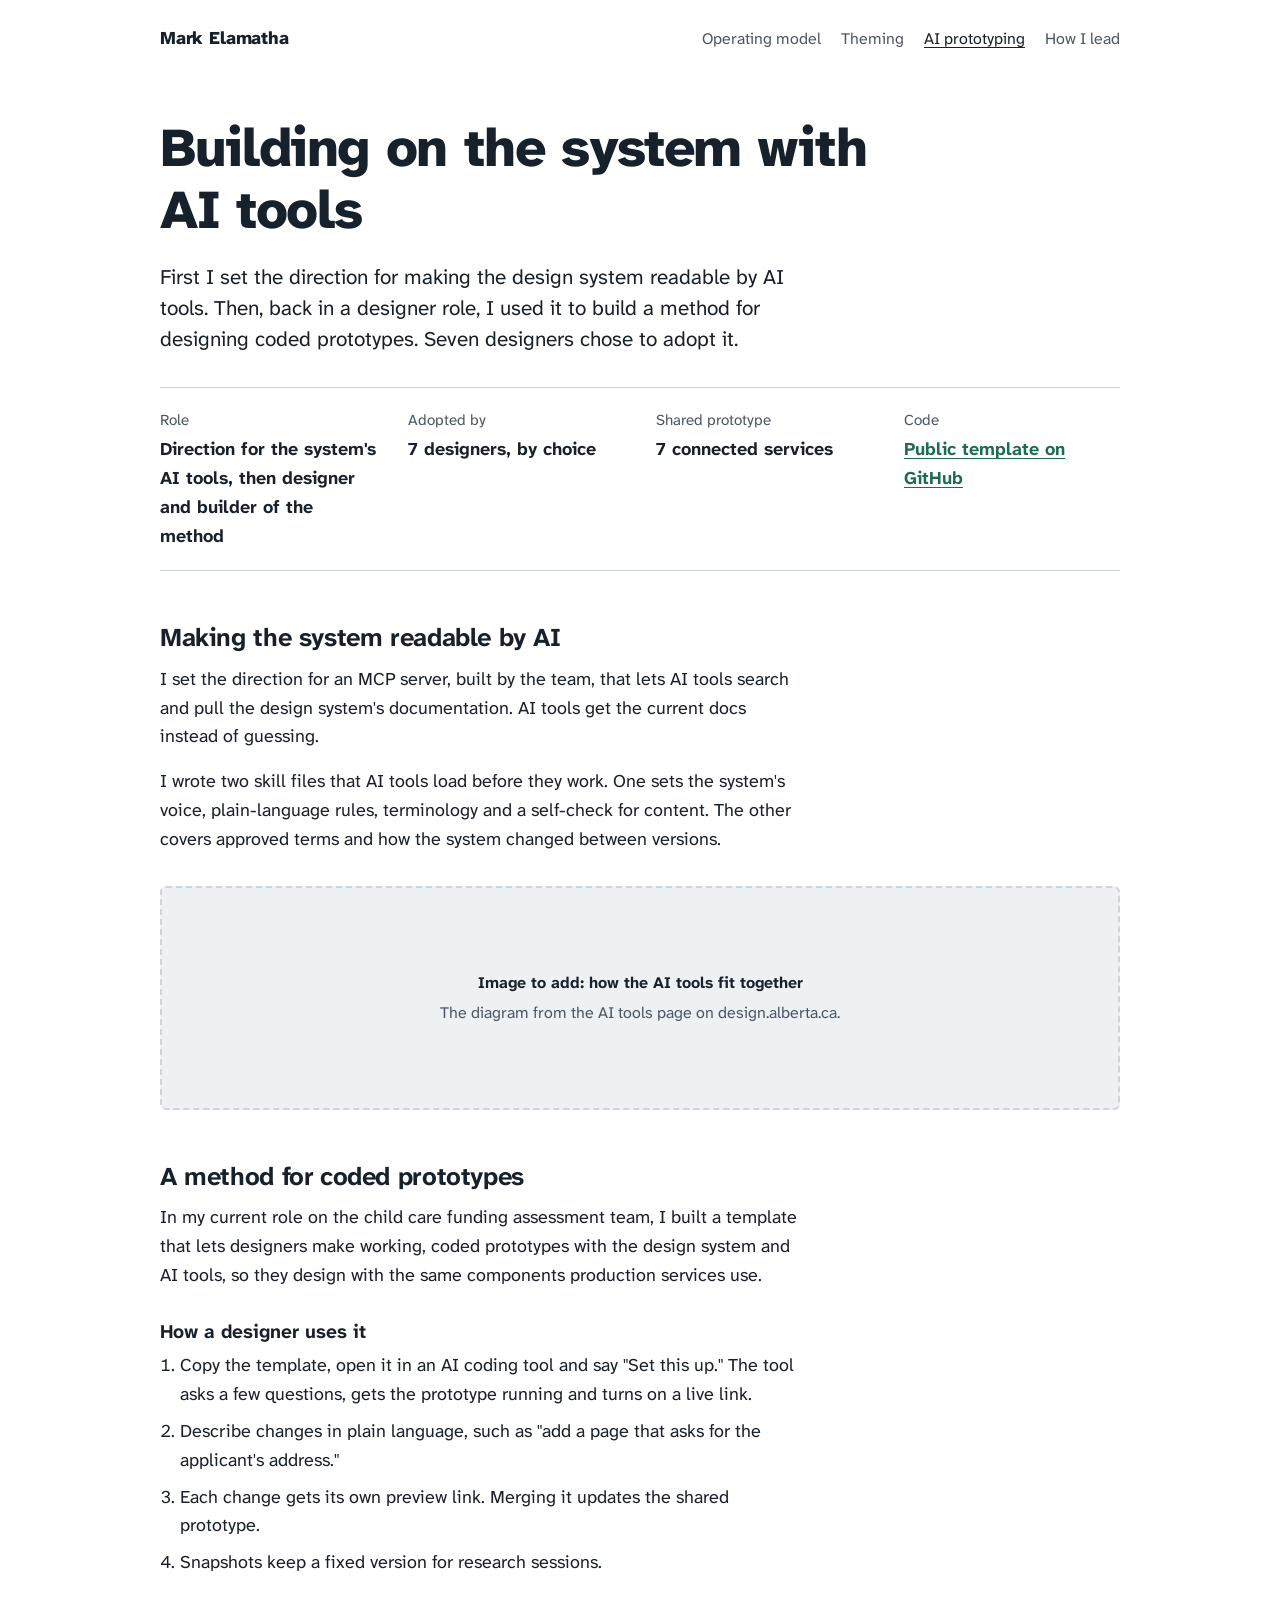
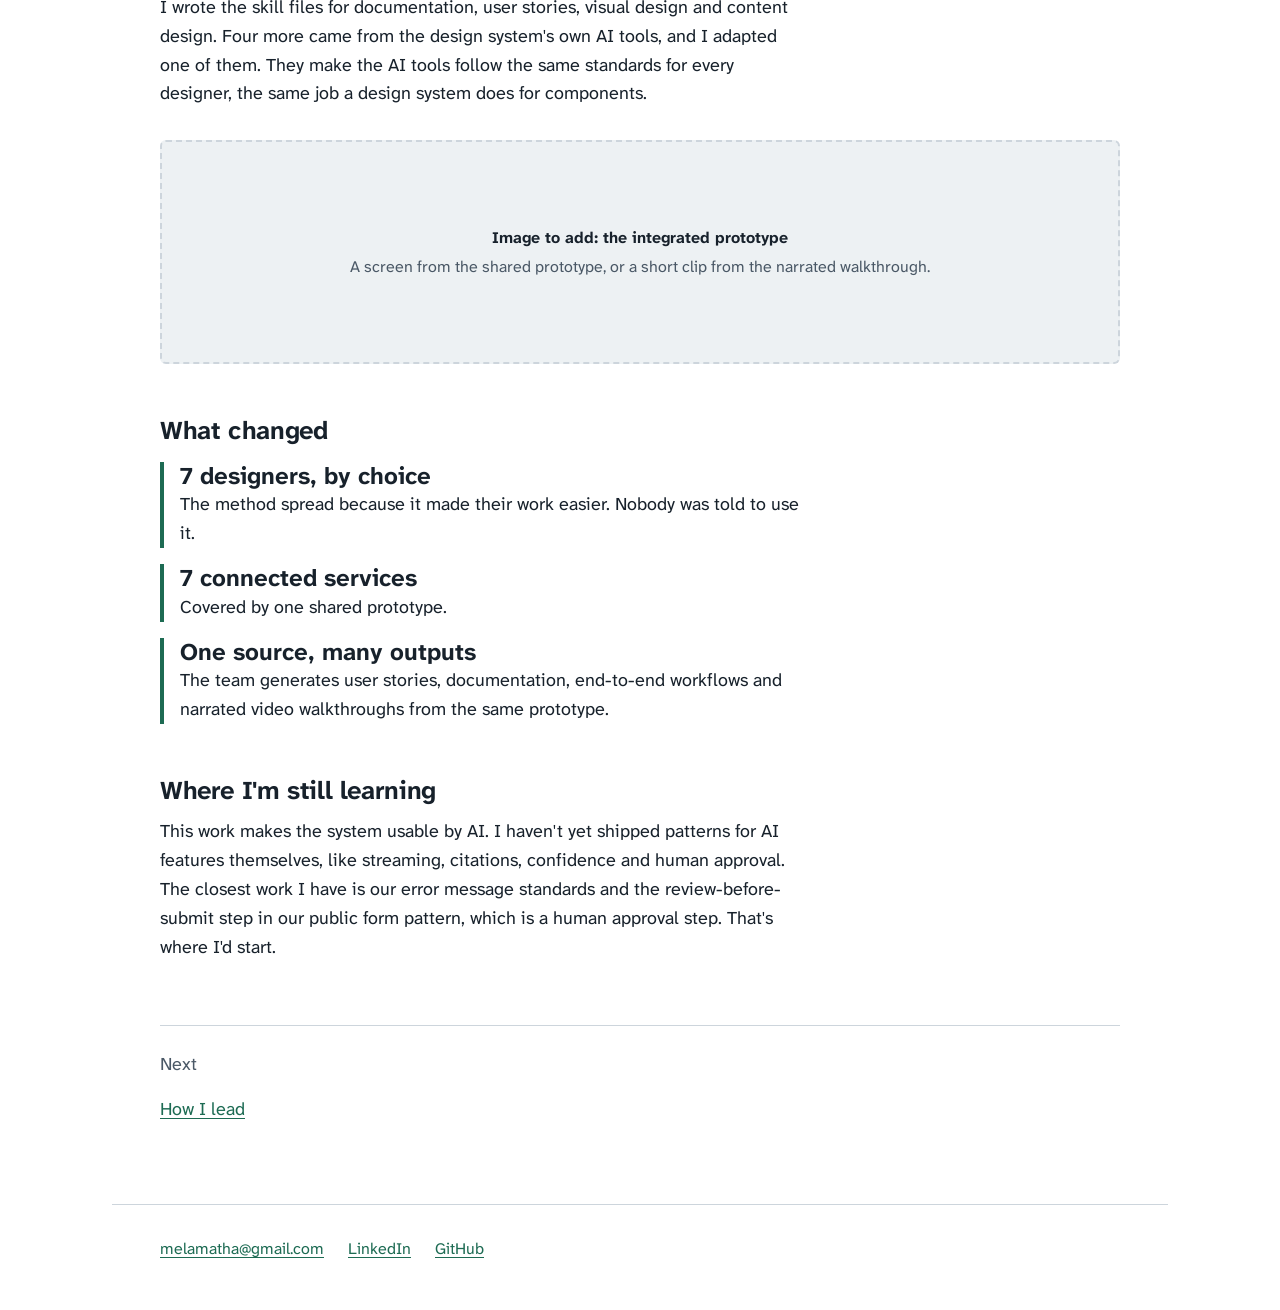
==== ai-prototyping.html @ e054235f "Add portfolio site Five pages: home, three case studies and how I lead. Static HTML and CSS with sel" ====
<!doctype html>
<html lang="en-CA">
<head>
<meta charset="utf-8">
<meta name="viewport" content="width=device-width, initial-scale=1">
<title>Building on the system with AI tools | Mark Elamatha</title>
<link rel="stylesheet" href="styles.css">
</head>
<body>
<a class="skip" href="#main">Skip to content</a>
<header class="site-head">
  <a class="name" href="index.html">Mark Elamatha</a>
  <nav aria-label="Main">
    <ul>
      <li><a href="operating-model.html">Operating model</a></li>
      <li><a href="theming.html">Theming</a></li>
      <li><a href="ai-prototyping.html" aria-current="page">AI prototyping</a></li>
      <li><a href="leading.html">How I lead</a></li>
    </ul>
  </nav>
</header>

<main id="main">
  <header class="case-head">
    <h1>Building on the system with AI tools</h1>
    <p class="lead">First I set the direction for making the design system readable by AI tools. Then, back in a designer role, I used it to build a method for designing coded prototypes. Seven designers chose to adopt it.</p>
  </header>

  <dl class="facts">
    <div><dt>Role</dt><dd>Direction for the system's AI tools, then designer and builder of the method</dd></div>
    <div><dt>Adopted by</dt><dd>7 designers, by choice</dd></div>
    <div><dt>Shared prototype</dt><dd>7 connected services</dd></div>
    <div><dt>Code</dt><dd><a href="https://github.com/Spark450/Design-proto-demo-AB">Public template on GitHub</a></dd></div>
  </dl>

  <div class="col">
    <h2>Making the system readable by AI</h2>
    <p>I set the direction for an MCP server, built by the team, that lets AI tools search and pull the design system's documentation. AI tools get the current docs instead of guessing.</p>
    <p>I wrote two skill files that AI tools load before they work. One sets the system's voice, plain-language rules, terminology and a self-check for content. The other covers approved terms and how the system changed between versions.</p>
  </div>

  <figure class="wide">
    <div class="slot"><div><strong>Image to add: how the AI tools fit together</strong>The diagram from the AI tools page on design.alberta.ca.</div></div>
  </figure>

  <div class="col">
    <h2>A method for coded prototypes</h2>
    <p>In my current role on the child care funding assessment team, I built a template that lets designers make working, coded prototypes with the design system and AI tools, so they design with the same components production services use.</p>
    <h3>How a designer uses it</h3>
    <ol class="points">
      <li>Copy the template, open it in an AI coding tool and say "Set this up." The tool asks a few questions, gets the prototype running and turns on a live link.</li>
      <li>Describe changes in plain language, such as "add a page that asks for the applicant's address."</li>
      <li>Each change gets its own preview link. Merging it updates the shared prototype.</li>
      <li>Snapshots keep a fixed version for research sessions.</li>
    </ol>
    <p>I wrote the skill files for documentation, user stories, visual design and content design. Four more came from the design system's own AI tools, and I adapted one of them. They make the AI tools follow the same standards for every designer, the same job a design system does for components.</p>
  </div>

  <figure class="wide">
    <div class="slot"><div><strong>Image to add: the integrated prototype</strong>A screen from the shared prototype, or a short clip from the narrated walkthrough.</div></div>
  </figure>

  <div class="col">
    <h2>What changed</h2>
    <ul class="result-list">
      <li><b>7 designers, by choice</b>The method spread because it made their work easier. Nobody was told to use it.</li>
      <li><b>7 connected services</b>Covered by one shared prototype.</li>
      <li><b>One source, many outputs</b>The team generates user stories, documentation, end-to-end workflows and narrated video walkthroughs from the same prototype.</li>
    </ul>

    <h2>Where I'm still learning</h2>
    <p>This work makes the system usable by AI. I haven't yet shipped patterns for AI features themselves, like streaming, citations, confidence and human approval. The closest work I have is our error message standards and the review-before-submit step in our public form pattern, which is a human approval step. That's where I'd start.</p>
  </div>

  <nav class="next-case" aria-label="Next page">
    <p class="quiet">Next</p>
    <p><a href="leading.html">How I lead</a></p>
  </nav>
</main>

<footer class="site-foot">
  <a href="mailto:melamatha@gmail.com">melamatha@gmail.com</a>
  <a href="https://www.linkedin.com/in/markelamatha">LinkedIn</a>
  <a href="https://github.com/Spark450">GitHub</a>
</footer>
</body>
</html>
---- styles.css ----
@font-face { font-family: "Atkinson"; src: url("fonts/atkinson-hyperlegible-next-latin-400-normal.woff2") format("woff2"); font-weight: 400; font-style: normal; font-display: swap; }
@font-face { font-family: "Atkinson"; src: url("fonts/atkinson-hyperlegible-next-latin-400-italic.woff2") format("woff2"); font-weight: 400; font-style: italic; font-display: swap; }
@font-face { font-family: "Atkinson"; src: url("fonts/atkinson-hyperlegible-next-latin-700-normal.woff2") format("woff2"); font-weight: 700; font-style: normal; font-display: swap; }
@font-face { font-family: "Atkinson"; src: url("fonts/atkinson-hyperlegible-next-latin-800-normal.woff2") format("woff2"); font-weight: 800; font-style: normal; font-display: swap; }

:root {
  --paper: #ffffff;
  --ink: #17212b;
  --slate: #4a5866;
  --mist: #edf1f3;
  --rule: #cdd5dc;
  --spruce: #1d6b53;
  --spruce-soft: #d6e8e0;

  --measure: 40rem;
  --wide: 60rem;
  --gutter: clamp(1.25rem, 5vw, 3rem);
}

* { box-sizing: border-box; }

html { -webkit-text-size-adjust: 100%; }

body {
  margin: 0;
  background: var(--paper);
  color: var(--ink);
  font-family: "Atkinson", system-ui, sans-serif;
  font-size: 1.125rem;
  line-height: 1.6;
}

a { color: var(--spruce); text-underline-offset: 0.18em; text-decoration-thickness: 1px; }
a:hover { text-decoration-thickness: 2px; }
:focus-visible { outline: 3px solid var(--spruce); outline-offset: 3px; border-radius: 2px; }

.skip { position: absolute; left: -999px; }
.skip:focus { left: var(--gutter); top: 0.75rem; background: var(--paper); padding: 0.5rem 0.75rem; z-index: 10; }

/* Site header */
.site-head {
  max-width: calc(var(--wide) + 2 * var(--gutter));
  margin: 0 auto;
  padding: 1.5rem var(--gutter);
  display: flex;
  flex-wrap: wrap;
  gap: 0.5rem 2rem;
  align-items: baseline;
  justify-content: space-between;
}
.site-head .name { font-weight: 800; color: var(--ink); text-decoration: none; letter-spacing: -0.01em; }
.site-head nav ul { list-style: none; margin: 0; padding: 0; display: flex; flex-wrap: wrap; gap: 0.25rem 1.25rem; font-size: 1rem; }
.site-head nav a { color: var(--slate); text-decoration: none; }
.site-head nav a:hover, .site-head nav a[aria-current="page"] { color: var(--ink); text-decoration: underline; }

main { padding: 0 var(--gutter) 4rem; }
.col { max-width: var(--wide); margin-left: auto; margin-right: auto; }
.col > * { max-width: var(--measure); }
.facts + .col { margin-top: 2.25rem; }
.wide { max-width: var(--wide); margin-left: auto; margin-right: auto; }

h1, h2, h3 { line-height: 1.15; margin: 0; }
h1 { font-weight: 800; letter-spacing: -0.025em; }
h2 { font-size: 1.6rem; font-weight: 700; letter-spacing: -0.015em; margin: 3.25rem 0 0.75rem; }
h3 { font-size: 1.2rem; font-weight: 700; margin: 2rem 0 0.5rem; }
p { margin: 0 0 1rem; }
ul.points, ol.points { margin: 0 0 1rem; padding-left: 1.25rem; }
ul.points li, ol.points li { margin-bottom: 0.5rem; }
.lead { font-size: 1.3rem; line-height: 1.5; color: var(--ink); }
.quiet { color: var(--slate); }

/* Home hero: one tile per product team */
.hero {
  max-width: var(--wide);
  margin: 2rem auto 0;
  display: grid;
  grid-template-columns: minmax(0, 1.1fr) minmax(0, 1fr);
  gap: 3rem;
  align-items: center;
}
.hero h1 { font-size: clamp(2.6rem, 6.2vw, 4.4rem); }
.hero .lead { margin-top: 1.5rem; }
.tiles {
  display: grid;
  grid-template-columns: repeat(10, 1fr);
  gap: 6px;
  margin: 0;
}
.tiles span {
  aspect-ratio: 1;
  background: var(--spruce);
  border-radius: 3px;
  animation: tile-in 420ms ease-out both;
  animation-delay: calc(var(--i) * 18ms + 200ms);
}
.tiles span:nth-child(7n+3) { background: #2b8466; }
.tiles span:nth-child(11n+5) { background: #175a46; }
.tiles-caption { font-size: 0.95rem; color: var(--slate); margin-top: 0.75rem; }
@keyframes tile-in { from { opacity: 0; transform: scale(0.6); } to { opacity: 1; transform: scale(1); } }

/* Home: point of view and work list */
.pov { margin-top: 4.5rem; padding-top: 2rem; border-top: 1px solid var(--rule); }
.work { list-style: none; margin: 1rem 0 0; padding: 0; }
.work li { padding: 1.5rem 0; border-top: 1px solid var(--rule); }
.work li:last-child { border-bottom: 1px solid var(--rule); }
.work h3 { margin: 0 0 0.4rem; font-size: 1.35rem; }
.work h3 a { color: var(--ink); text-decoration: none; }
.work h3 a:hover { text-decoration: underline; }
.work p { margin: 0; }
.work .proof { margin-top: 0.5rem; font-size: 1rem; color: var(--slate); }

/* Case study header */
.case-head { max-width: var(--wide); margin: 2.5rem auto 0; }
.case-head h1 { font-size: clamp(2.2rem, 5vw, 3.4rem); max-width: 20ch; }
.case-head .lead { max-width: var(--measure); margin-top: 1.25rem; }
.facts {
  max-width: var(--wide);
  margin: 2rem auto 0;
  display: grid;
  grid-template-columns: repeat(auto-fit, minmax(12rem, 1fr));
  gap: 1rem 2rem;
  padding: 1.25rem 0;
  border-top: 1px solid var(--rule);
  border-bottom: 1px solid var(--rule);
}
.facts dt { font-size: 0.95rem; color: var(--slate); }
.facts dd { margin: 0.15rem 0 0; font-weight: 700; }

/* Figures */
figure { margin: 2rem auto; }
figcaption { font-size: 0.95rem; color: var(--slate); margin-top: 0.6rem; max-width: var(--measure); }
.slot {
  border: 2px dashed var(--rule);
  border-radius: 6px;
  background: var(--mist);
  min-height: 14rem;
  display: grid;
  place-items: center;
  padding: 1.5rem;
  text-align: center;
  color: var(--slate);
  font-size: 1rem;
}
.slot strong { display: block; color: var(--ink); margin-bottom: 0.25rem; }

table { width: 100%; border-collapse: collapse; font-size: 1rem; margin: 1rem 0 1.5rem; }
th, td { text-align: left; vertical-align: top; padding: 0.6rem 0.75rem 0.6rem 0; border-bottom: 1px solid var(--rule); }
th { font-weight: 700; }
.table-wrap { overflow-x: auto; }

.result-list { list-style: none; padding: 0; margin: 1rem 0 1.5rem; display: grid; gap: 1rem; }
.result-list li { padding-left: 1rem; border-left: 4px solid var(--spruce); }
.result-list b { display: block; font-size: 1.5rem; line-height: 1.2; }

.funnel { width: 100%; height: auto; display: block; }

.next-case {
  max-width: var(--wide);
  margin: 4rem auto 0;
  padding-top: 1.5rem;
  border-top: 1px solid var(--rule);
}

.site-foot {
  max-width: calc(var(--wide) + 2 * var(--gutter));
  margin: 0 auto;
  padding: 2rem var(--gutter) 3rem;
  box-shadow: inset 0 1px 0 var(--rule);
  font-size: 1rem;
  color: var(--slate);
  display: flex;
  flex-wrap: wrap;
  gap: 0.5rem 1.5rem;
}

@media (max-width: 760px) {
  .hero { grid-template-columns: 1fr; gap: 2rem; }
  body { font-size: 1.0625rem; }
}

@media (prefers-reduced-motion: reduce) {
  .tiles span { animation: none; }
}
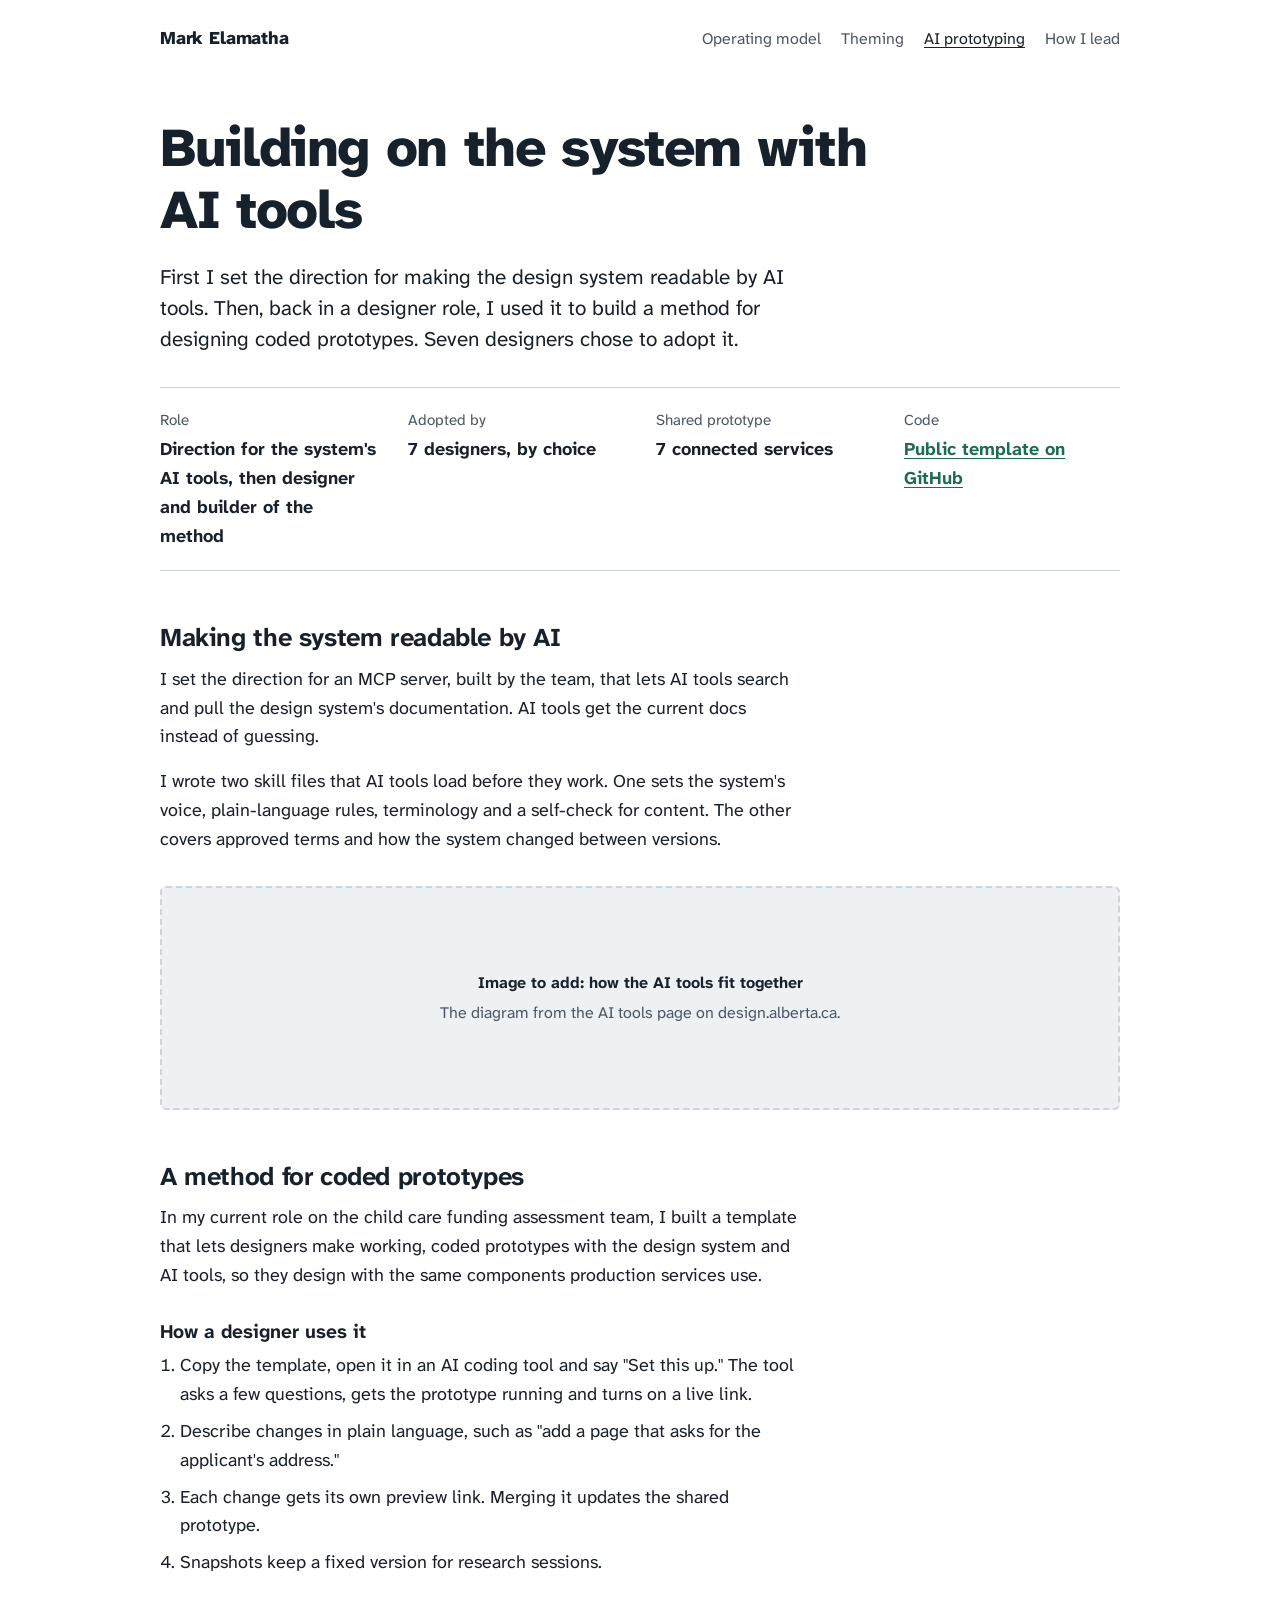
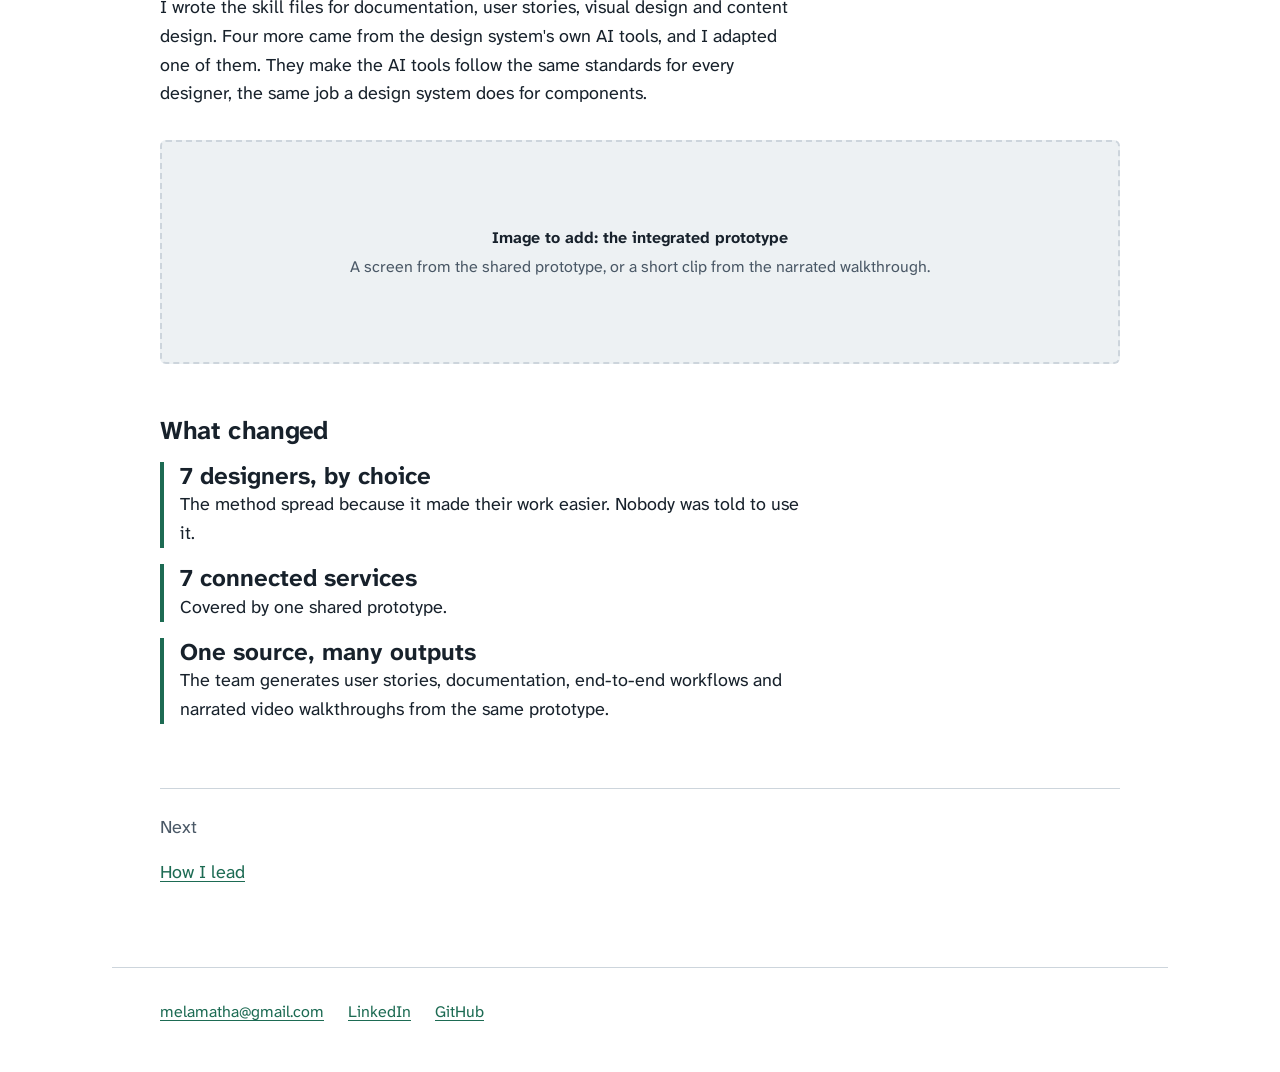
==== commit 99c0d40f: "Remove "still learning" section and add live preview server End the AI prototyping case study on its" ====
--- a/ai-prototyping.html
+++ b/ai-prototyping.html
@@ -67,9 +67,6 @@
       <li><b>7 connected services</b>Covered by one shared prototype.</li>
       <li><b>One source, many outputs</b>The team generates user stories, documentation, end-to-end workflows and narrated video walkthroughs from the same prototype.</li>
     </ul>
-
-    <h2>Where I'm still learning</h2>
-    <p>This work makes the system usable by AI. I haven't yet shipped patterns for AI features themselves, like streaming, citations, confidence and human approval. The closest work I have is our error message standards and the review-before-submit step in our public form pattern, which is a human approval step. That's where I'd start.</p>
   </div>
 
   <nav class="next-case" aria-label="Next page">
--- a/styles.css
+++ b/styles.css
@@ -154,6 +154,22 @@
 
 .funnel { width: 100%; height: auto; display: block; }
 
+/* Backlog scoring figure */
+.score { border: 1px solid var(--rule); border-radius: 6px; padding: 1.5rem; }
+.score-terms { display: flex; flex-wrap: wrap; align-items: stretch; gap: 0.5rem; }
+.term { flex: 1 1 7.5rem; display: flex; flex-direction: column; gap: 0.15rem; padding: 0.75rem; background: var(--mist); border-radius: 4px; }
+.term b { font-size: 1rem; }
+.term span { font-weight: 800; font-size: 1.15rem; color: var(--spruce); }
+.term small { font-size: 0.85rem; color: var(--slate); line-height: 1.35; }
+.op { align-self: center; font-weight: 800; color: var(--slate); }
+.bands { list-style: none; margin: 1.25rem 0 0; padding: 0; display: grid; grid-template-columns: repeat(4, 1fr); gap: 0.5rem; }
+.bands li { padding: 0.6rem 0.75rem; border-radius: 4px; display: flex; justify-content: space-between; gap: 0.5rem; flex-wrap: wrap; font-size: 1rem; }
+.b-urgent { background: var(--spruce); color: #fff; }
+.b-high { background: #4f927a; color: #fff; }
+.b-medium { background: var(--spruce-soft); }
+.b-low { background: var(--mist); }
+@media (max-width: 760px) { .op { display: none; } .bands { grid-template-columns: repeat(2, 1fr); } }
+
 .next-case {
   max-width: var(--wide);
   margin: 4rem auto 0;
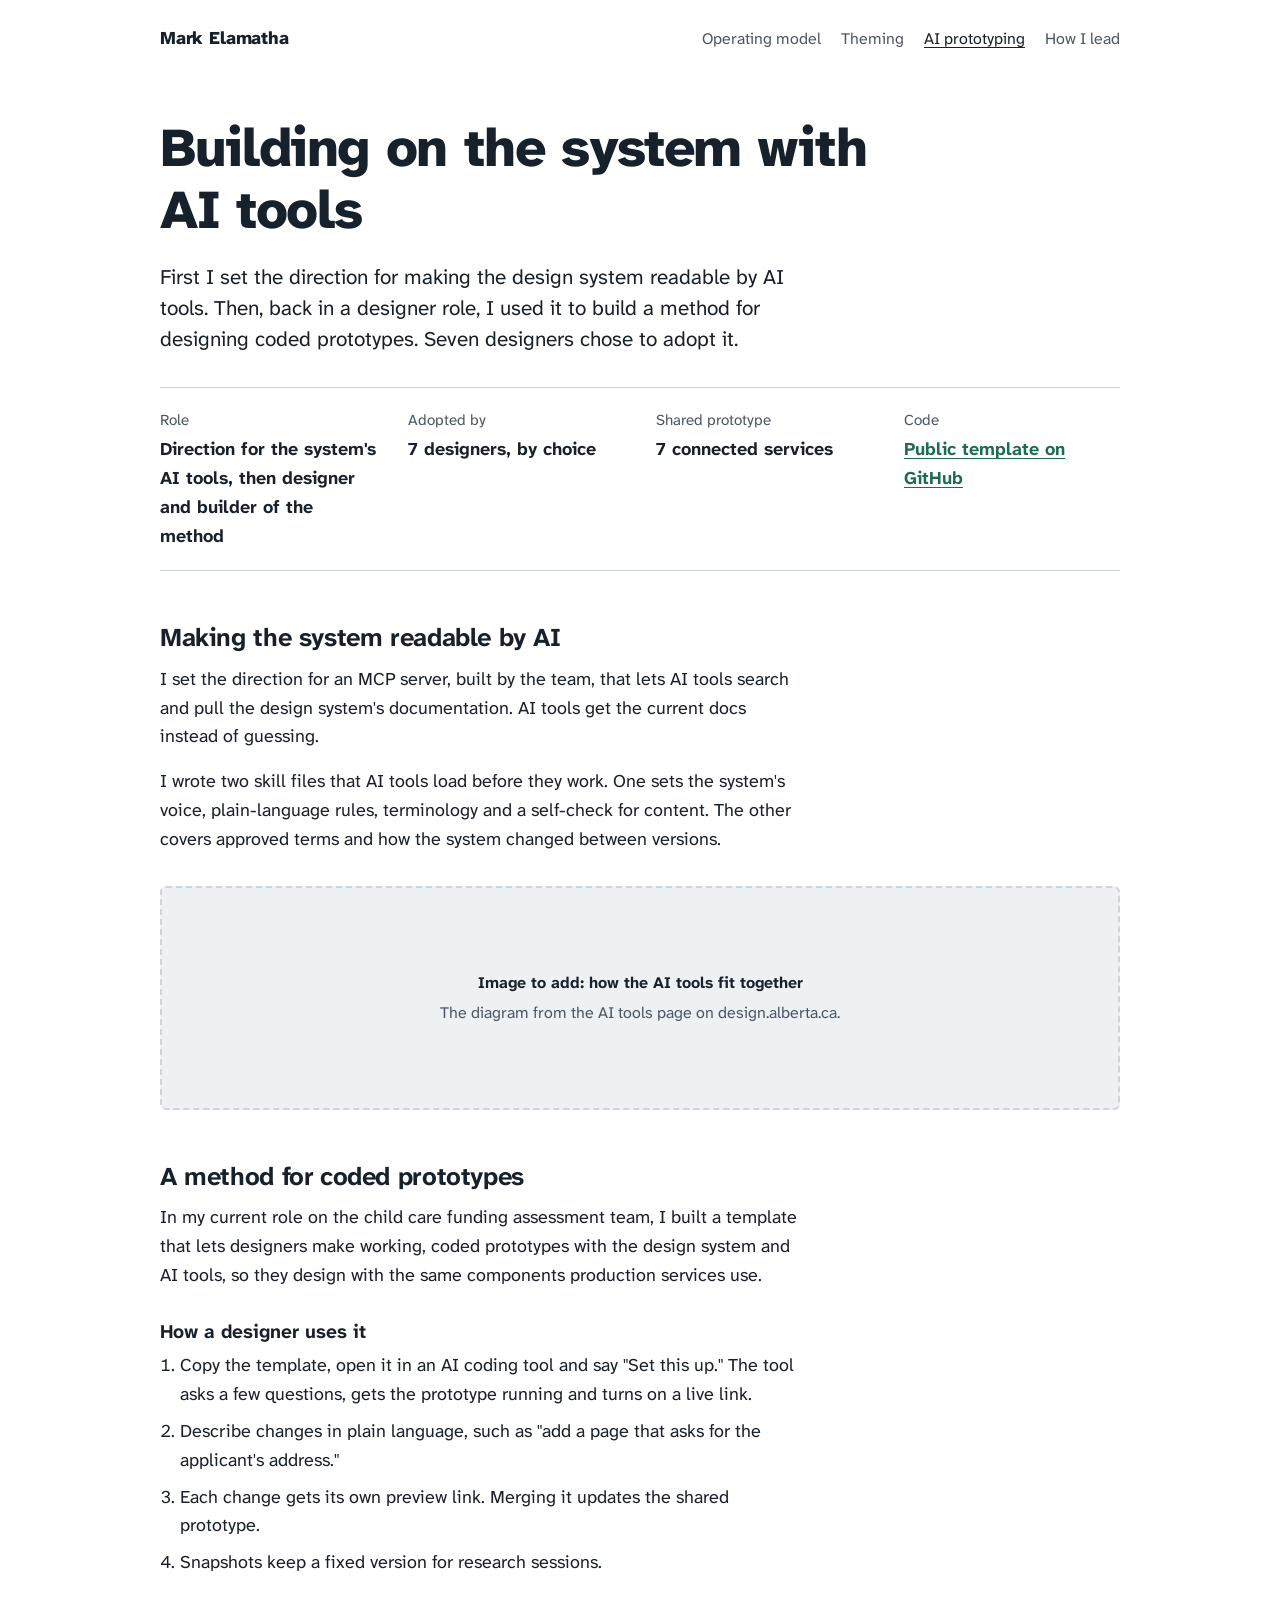
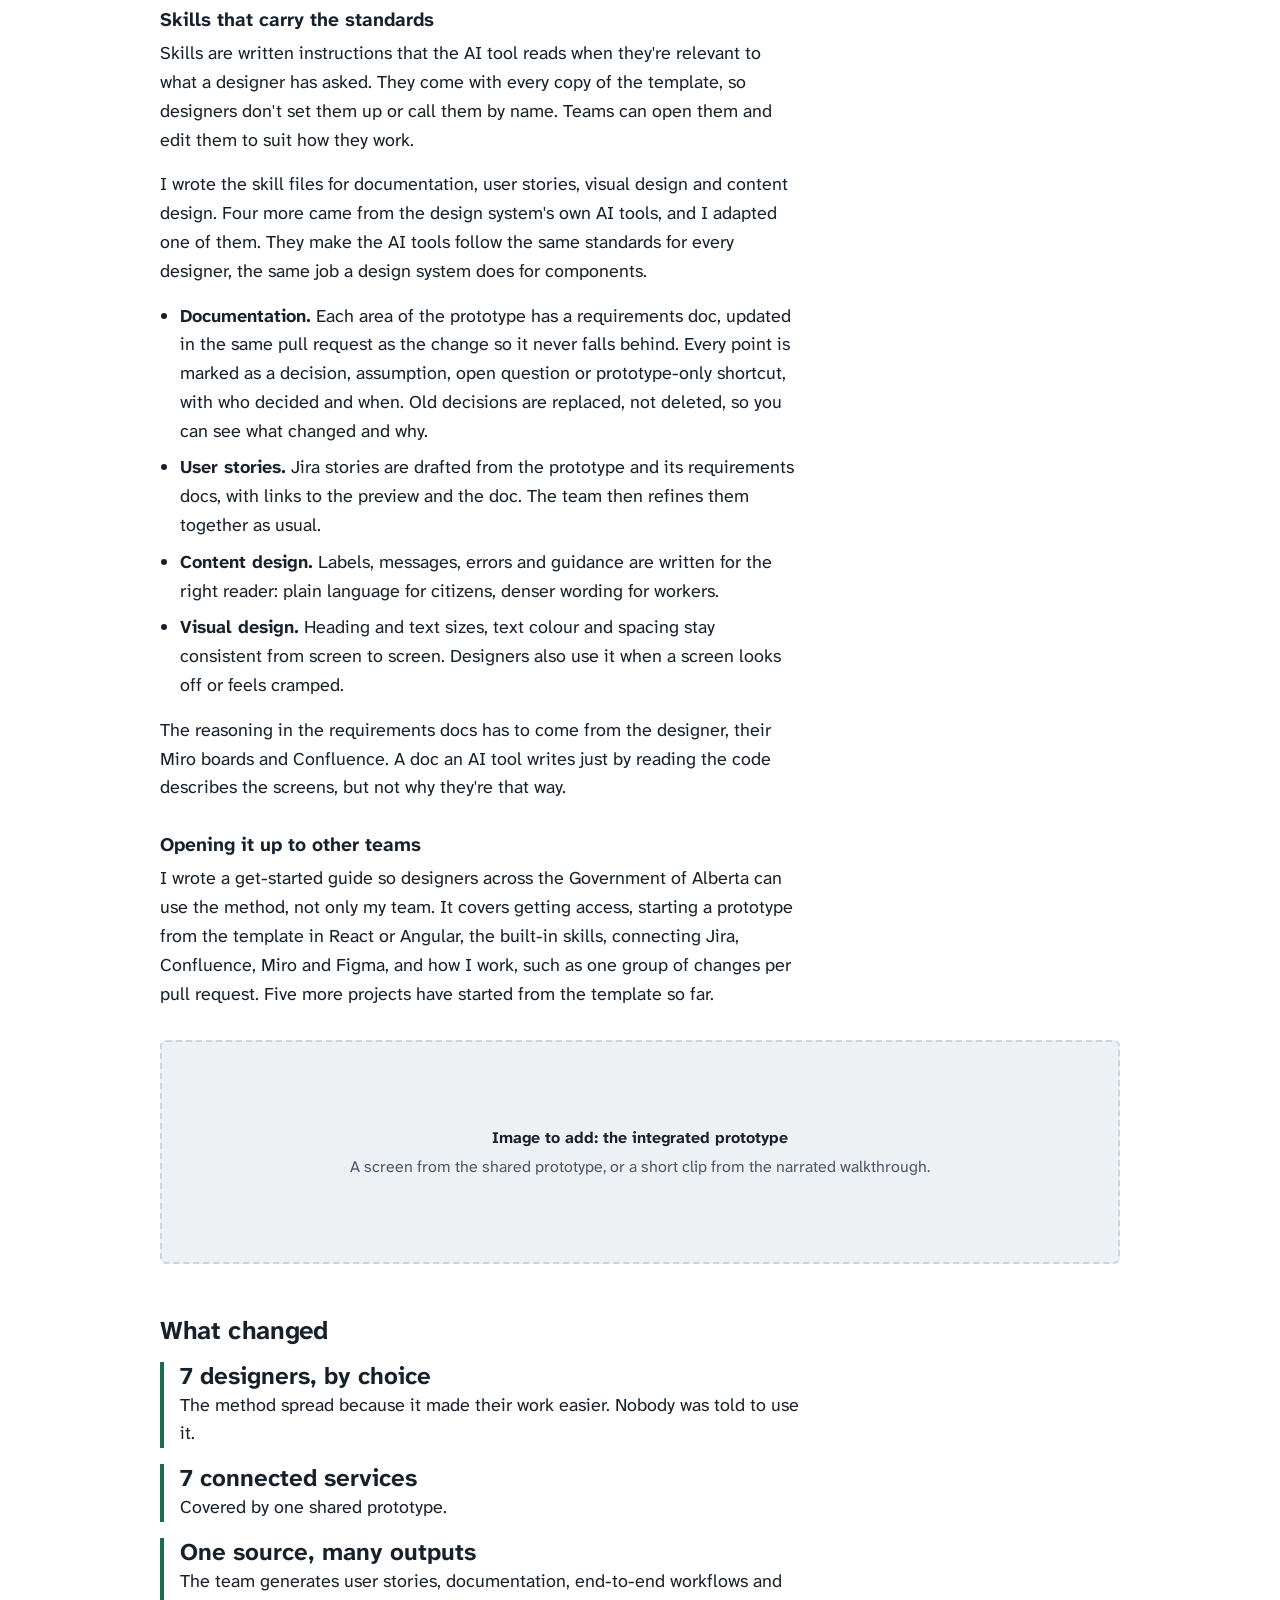
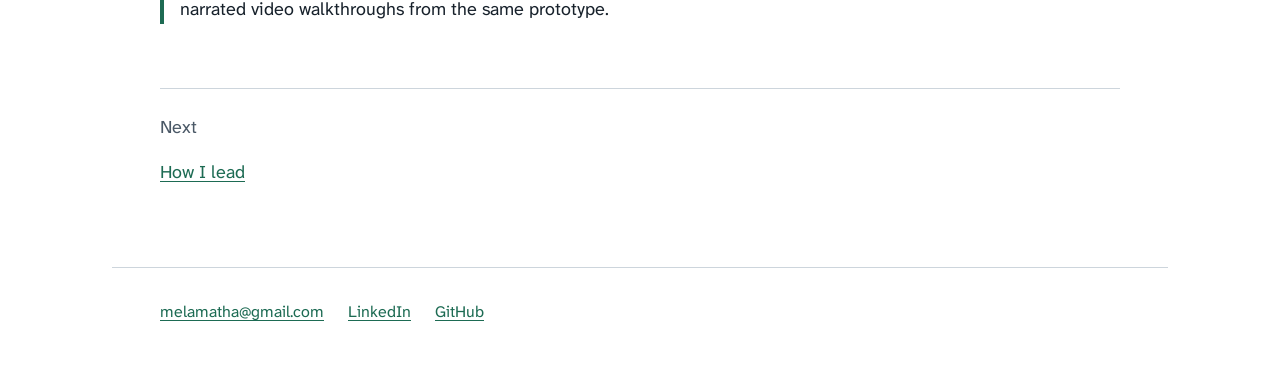
==== commit ecd7350c: "Expand skills and add get-started guide to AI prototyping case study Describe what the documentation" ====
--- a/ai-prototyping.html
+++ b/ai-prototyping.html
@@ -53,7 +53,20 @@
       <li>Each change gets its own preview link. Merging it updates the shared prototype.</li>
       <li>Snapshots keep a fixed version for research sessions.</li>
     </ol>
+
+    <h3>Skills that carry the standards</h3>
+    <p>Skills are written instructions that the AI tool reads when they're relevant to what a designer has asked. They come with every copy of the template, so designers don't set them up or call them by name. Teams can open them and edit them to suit how they work.</p>
     <p>I wrote the skill files for documentation, user stories, visual design and content design. Four more came from the design system's own AI tools, and I adapted one of them. They make the AI tools follow the same standards for every designer, the same job a design system does for components.</p>
+    <ul class="points">
+      <li><b>Documentation.</b> Each area of the prototype has a requirements doc, updated in the same pull request as the change so it never falls behind. Every point is marked as a decision, assumption, open question or prototype-only shortcut, with who decided and when. Old decisions are replaced, not deleted, so you can see what changed and why.</li>
+      <li><b>User stories.</b> Jira stories are drafted from the prototype and its requirements docs, with links to the preview and the doc. The team then refines them together as usual.</li>
+      <li><b>Content design.</b> Labels, messages, errors and guidance are written for the right reader: plain language for citizens, denser wording for workers.</li>
+      <li><b>Visual design.</b> Heading and text sizes, text colour and spacing stay consistent from screen to screen. Designers also use it when a screen looks off or feels cramped.</li>
+    </ul>
+    <p>The reasoning in the requirements docs has to come from the designer, their Miro boards and Confluence. A doc an AI tool writes just by reading the code describes the screens, but not why they're that way.</p>
+
+    <h3>Opening it up to other teams</h3>
+    <p>I wrote a get-started guide so designers across the Government of Alberta can use the method, not only my team. It covers getting access, starting a prototype from the template in React or Angular, the built-in skills, connecting Jira, Confluence, Miro and Figma, and how I work, such as one group of changes per pull request. Five more projects have started from the template so far.</p>
   </div>
 
   <figure class="wide">
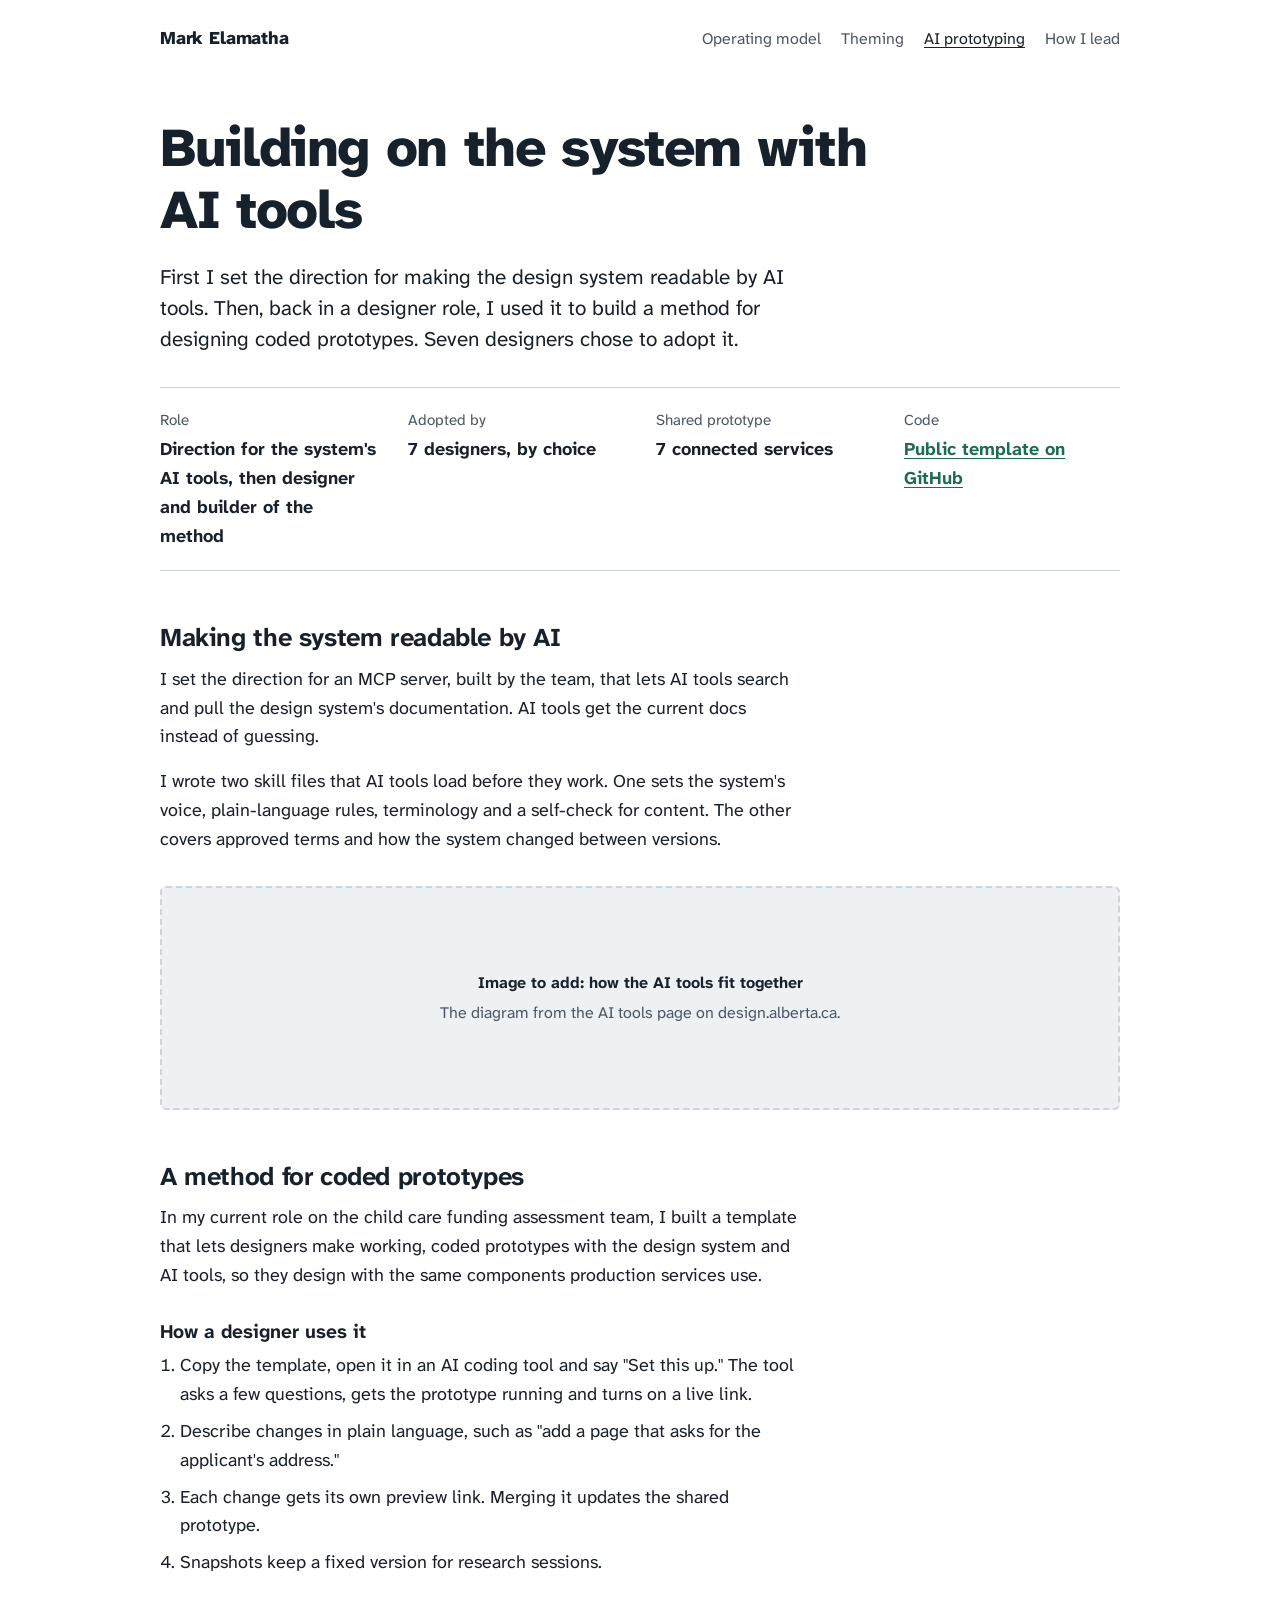
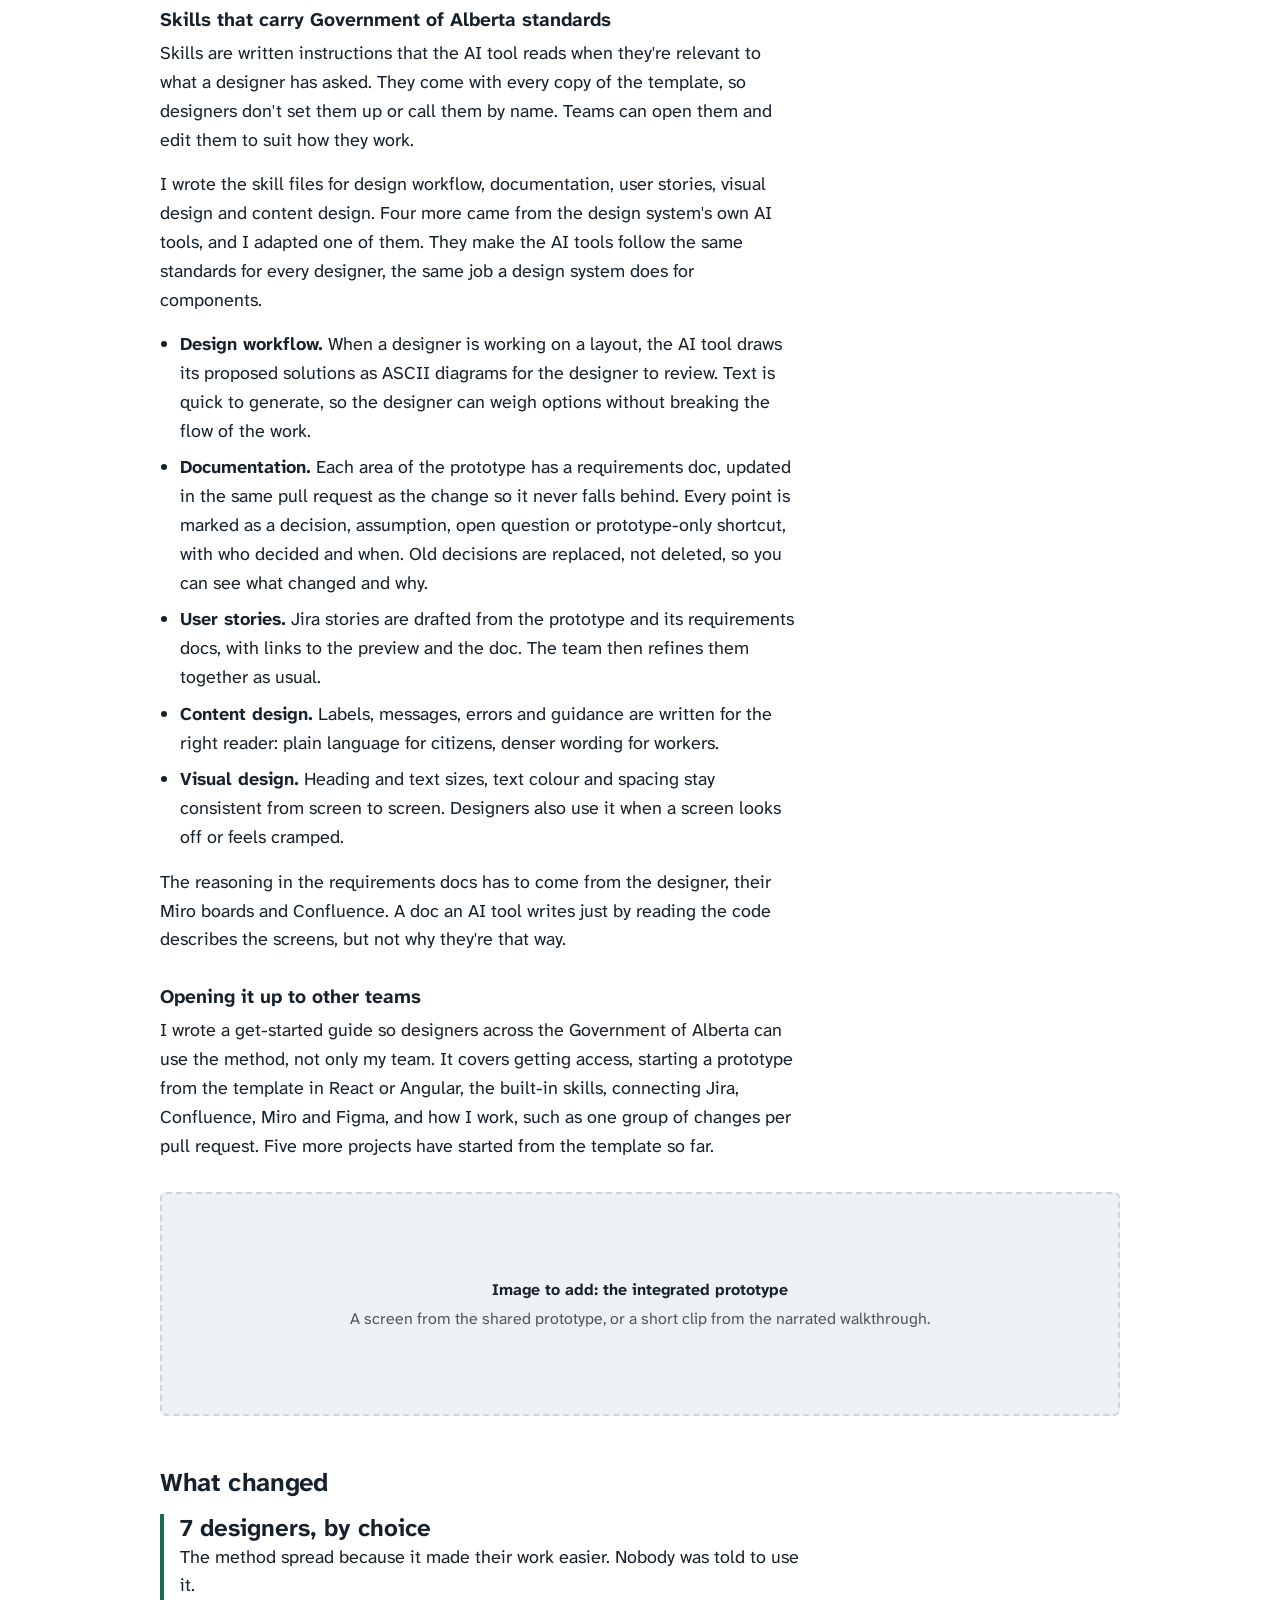
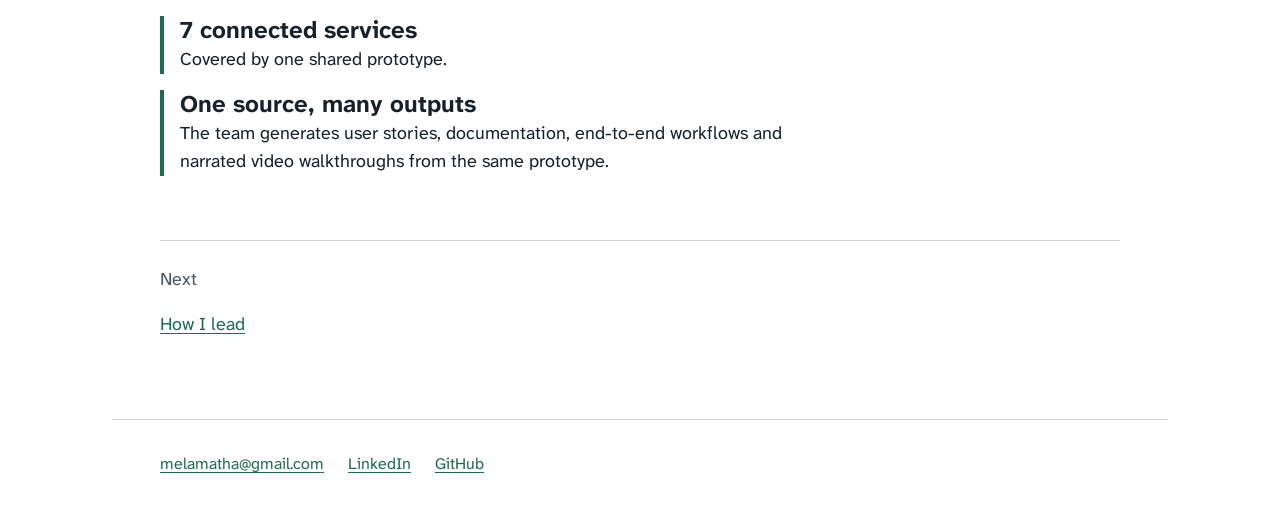
==== commit d0f1a80e: "Add design workflow skill to AI prototyping case study Describe the design workflow skill, which has" ====
--- a/ai-prototyping.html
+++ b/ai-prototyping.html
@@ -54,10 +54,11 @@
       <li>Snapshots keep a fixed version for research sessions.</li>
     </ol>
 
-    <h3>Skills that carry the standards</h3>
+    <h3>Skills that carry Government of Alberta standards</h3>
     <p>Skills are written instructions that the AI tool reads when they're relevant to what a designer has asked. They come with every copy of the template, so designers don't set them up or call them by name. Teams can open them and edit them to suit how they work.</p>
-    <p>I wrote the skill files for documentation, user stories, visual design and content design. Four more came from the design system's own AI tools, and I adapted one of them. They make the AI tools follow the same standards for every designer, the same job a design system does for components.</p>
+    <p>I wrote the skill files for design workflow, documentation, user stories, visual design and content design. Four more came from the design system's own AI tools, and I adapted one of them. They make the AI tools follow the same standards for every designer, the same job a design system does for components.</p>
     <ul class="points">
+      <li><b>Design workflow.</b> When a designer is working on a layout, the AI tool draws its proposed solutions as ASCII diagrams for the designer to review. Text is quick to generate, so the designer can weigh options without breaking the flow of the work.</li>
       <li><b>Documentation.</b> Each area of the prototype has a requirements doc, updated in the same pull request as the change so it never falls behind. Every point is marked as a decision, assumption, open question or prototype-only shortcut, with who decided and when. Old decisions are replaced, not deleted, so you can see what changed and why.</li>
       <li><b>User stories.</b> Jira stories are drafted from the prototype and its requirements docs, with links to the preview and the doc. The team then refines them together as usual.</li>
       <li><b>Content design.</b> Labels, messages, errors and guidance are written for the right reader: plain language for citizens, denser wording for workers.</li>
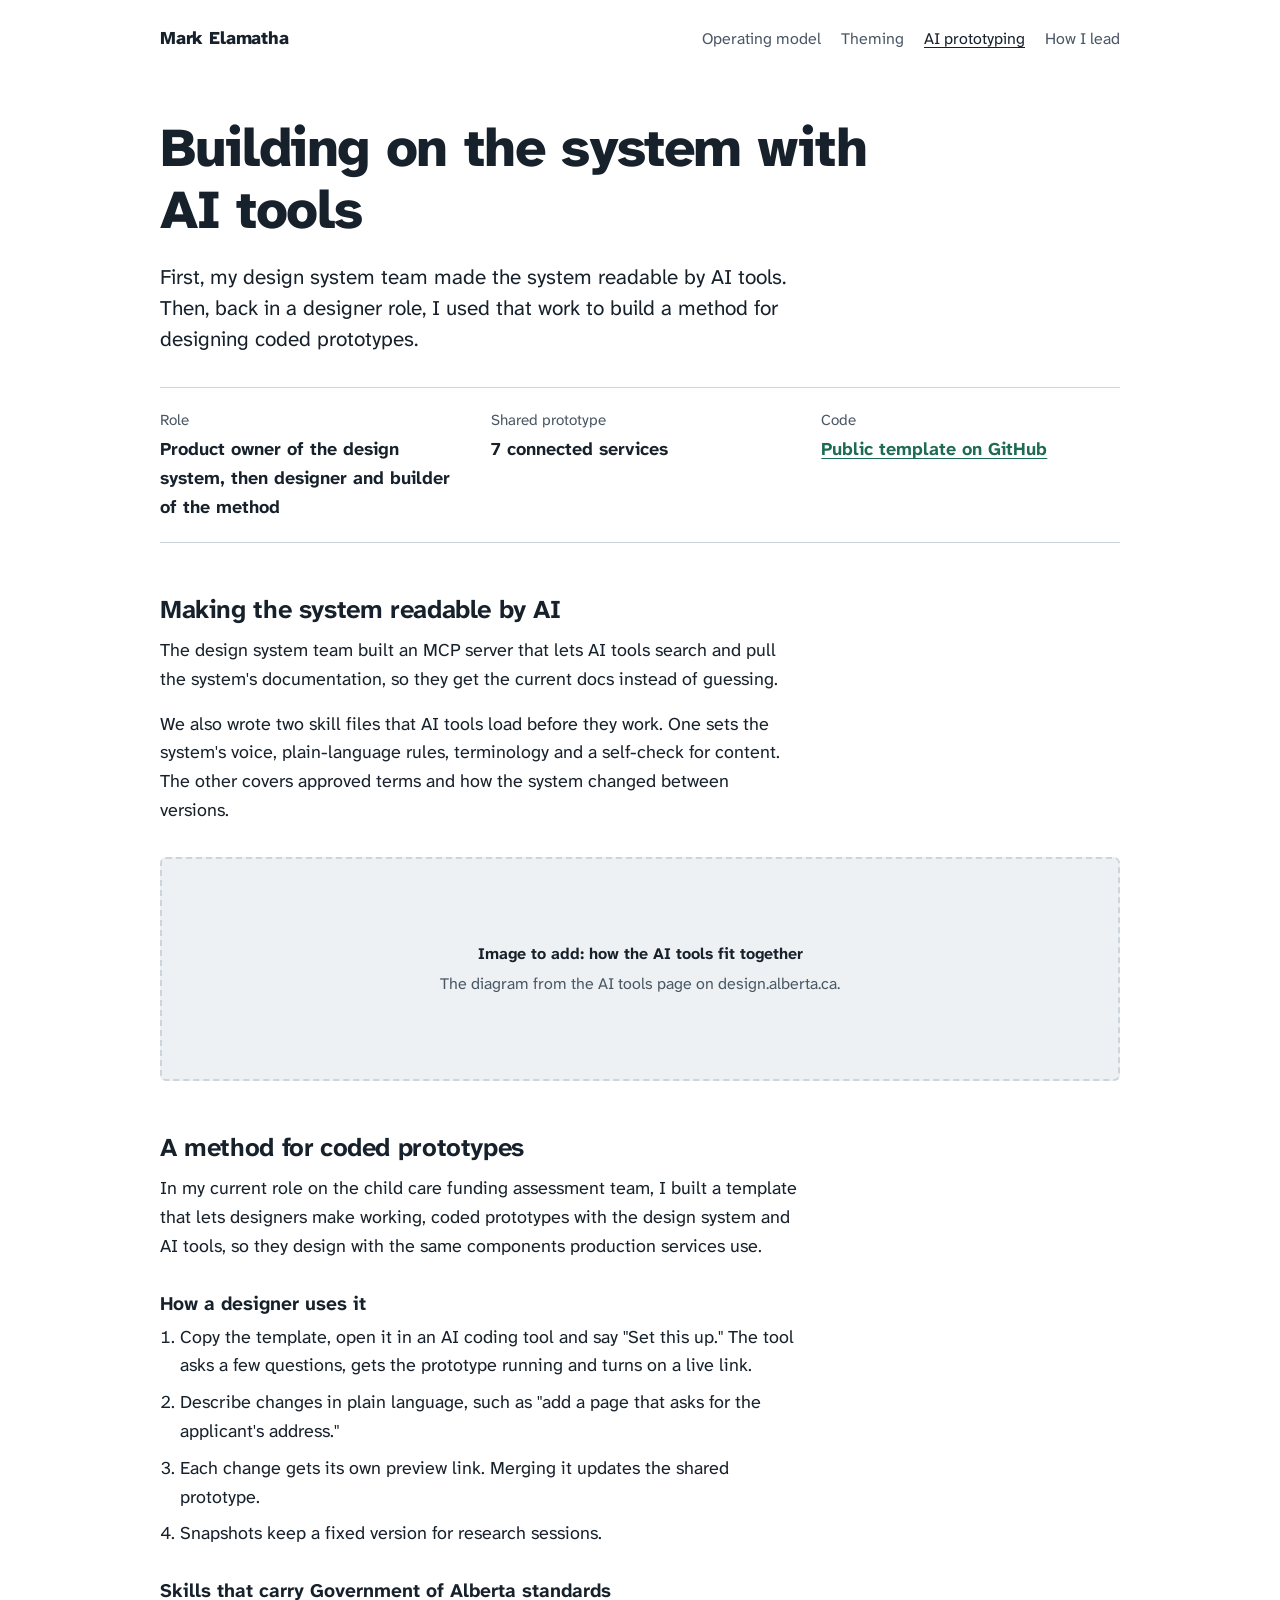
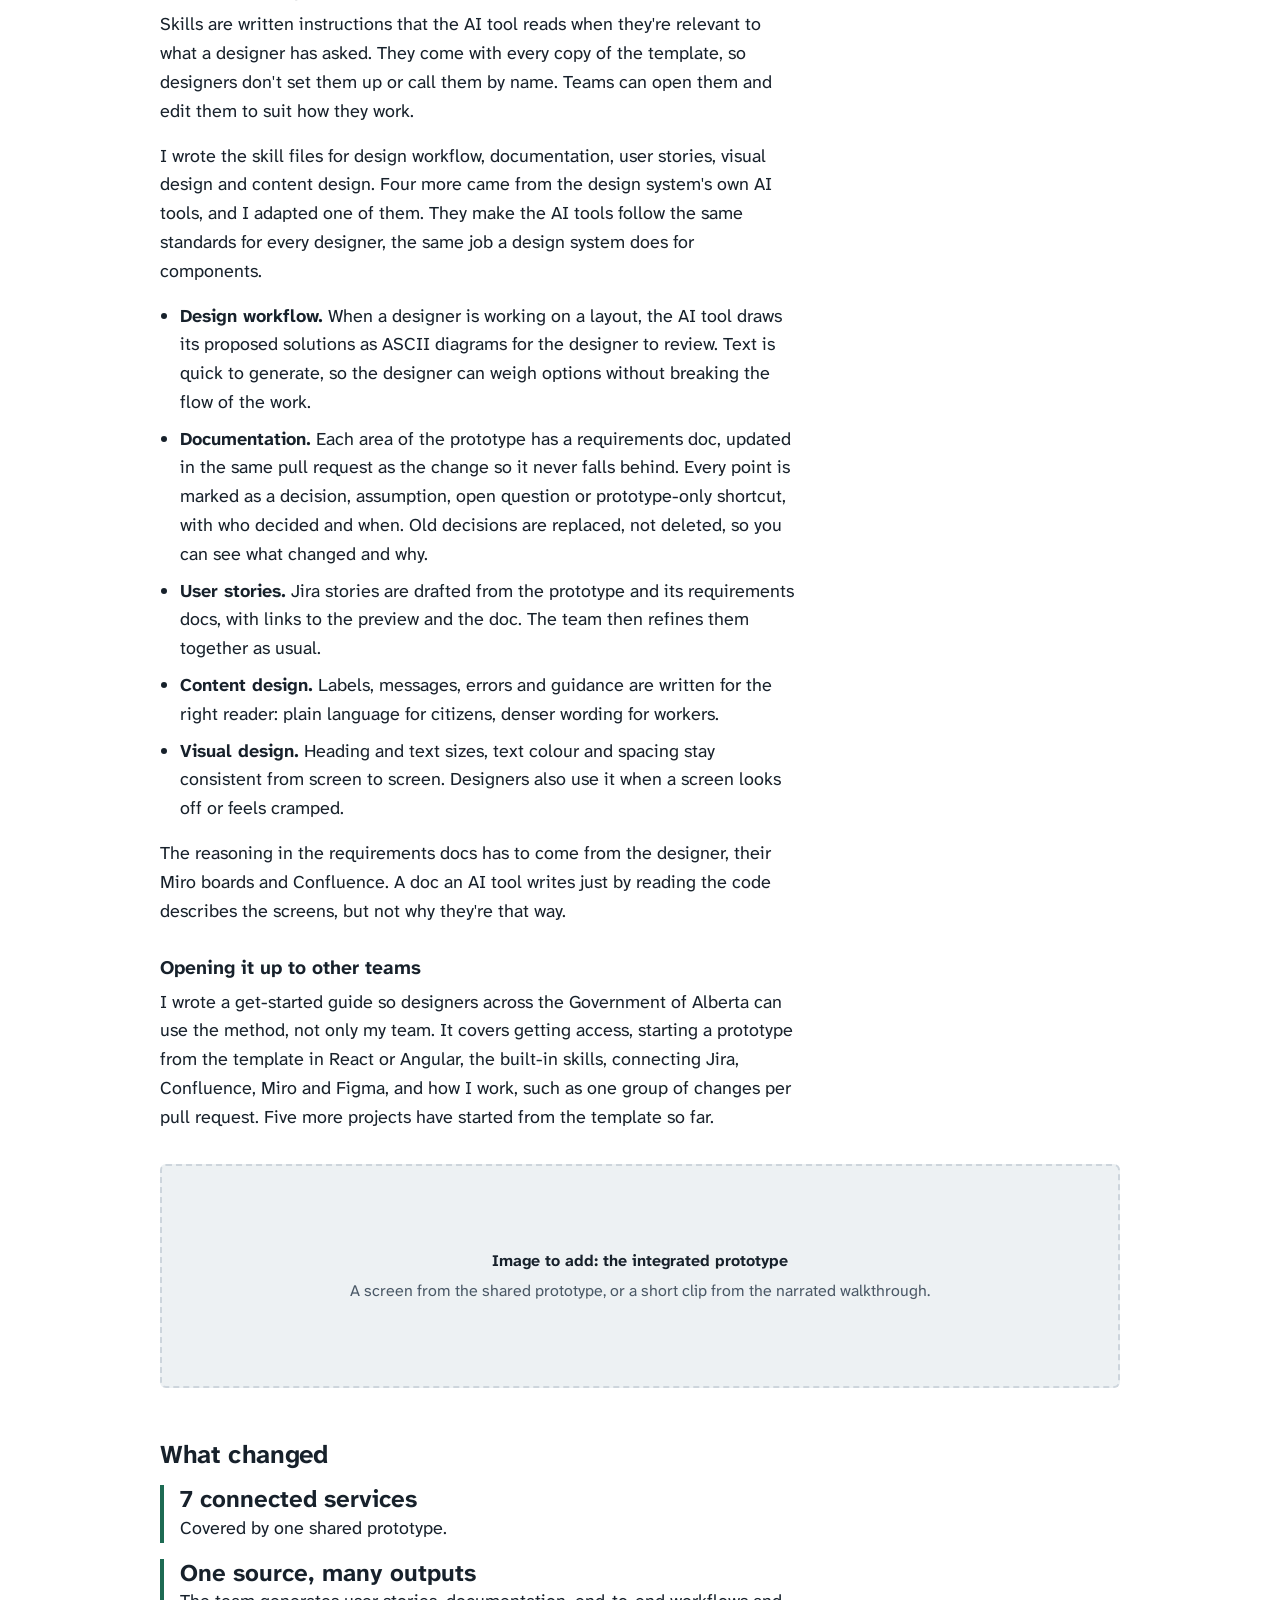
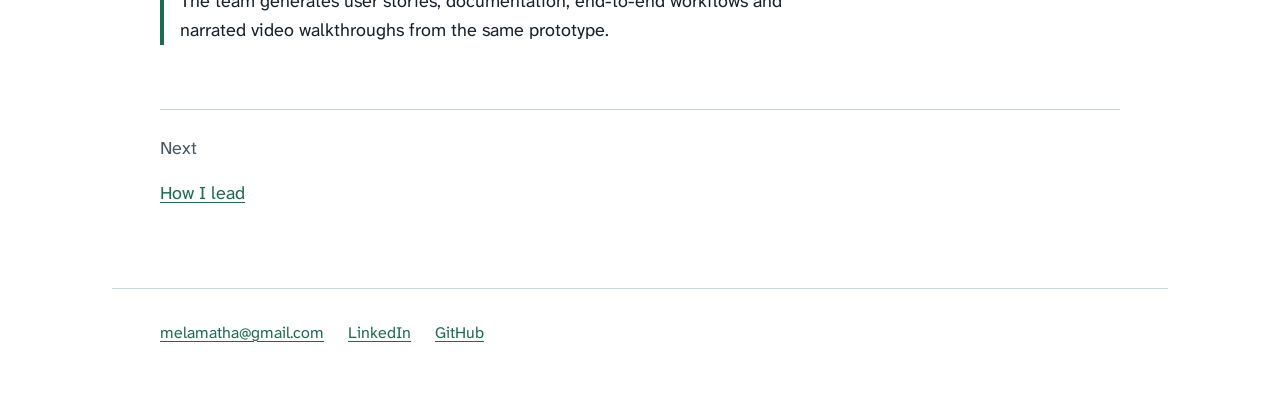
==== commit e43ed845: "Credit AI readiness work to the team and drop adoption claim Present the MCP server and the system's" ====
--- a/ai-prototyping.html
+++ b/ai-prototyping.html
@@ -23,20 +23,19 @@
 <main id="main">
   <header class="case-head">
     <h1>Building on the system with AI tools</h1>
-    <p class="lead">First I set the direction for making the design system readable by AI tools. Then, back in a designer role, I used it to build a method for designing coded prototypes. Seven designers chose to adopt it.</p>
+    <p class="lead">First, my design system team made the system readable by AI tools. Then, back in a designer role, I used that work to build a method for designing coded prototypes.</p>
   </header>
 
   <dl class="facts">
-    <div><dt>Role</dt><dd>Direction for the system's AI tools, then designer and builder of the method</dd></div>
-    <div><dt>Adopted by</dt><dd>7 designers, by choice</dd></div>
+    <div><dt>Role</dt><dd>Product owner of the design system, then designer and builder of the method</dd></div>
     <div><dt>Shared prototype</dt><dd>7 connected services</dd></div>
     <div><dt>Code</dt><dd><a href="https://github.com/Spark450/Design-proto-demo-AB">Public template on GitHub</a></dd></div>
   </dl>
 
   <div class="col">
     <h2>Making the system readable by AI</h2>
-    <p>I set the direction for an MCP server, built by the team, that lets AI tools search and pull the design system's documentation. AI tools get the current docs instead of guessing.</p>
-    <p>I wrote two skill files that AI tools load before they work. One sets the system's voice, plain-language rules, terminology and a self-check for content. The other covers approved terms and how the system changed between versions.</p>
+    <p>The design system team built an MCP server that lets AI tools search and pull the system's documentation, so they get the current docs instead of guessing.</p>
+    <p>We also wrote two skill files that AI tools load before they work. One sets the system's voice, plain-language rules, terminology and a self-check for content. The other covers approved terms and how the system changed between versions.</p>
   </div>
 
   <figure class="wide">
@@ -77,7 +76,6 @@
   <div class="col">
     <h2>What changed</h2>
     <ul class="result-list">
-      <li><b>7 designers, by choice</b>The method spread because it made their work easier. Nobody was told to use it.</li>
       <li><b>7 connected services</b>Covered by one shared prototype.</li>
       <li><b>One source, many outputs</b>The team generates user stories, documentation, end-to-end workflows and narrated video walkthroughs from the same prototype.</li>
     </ul>
